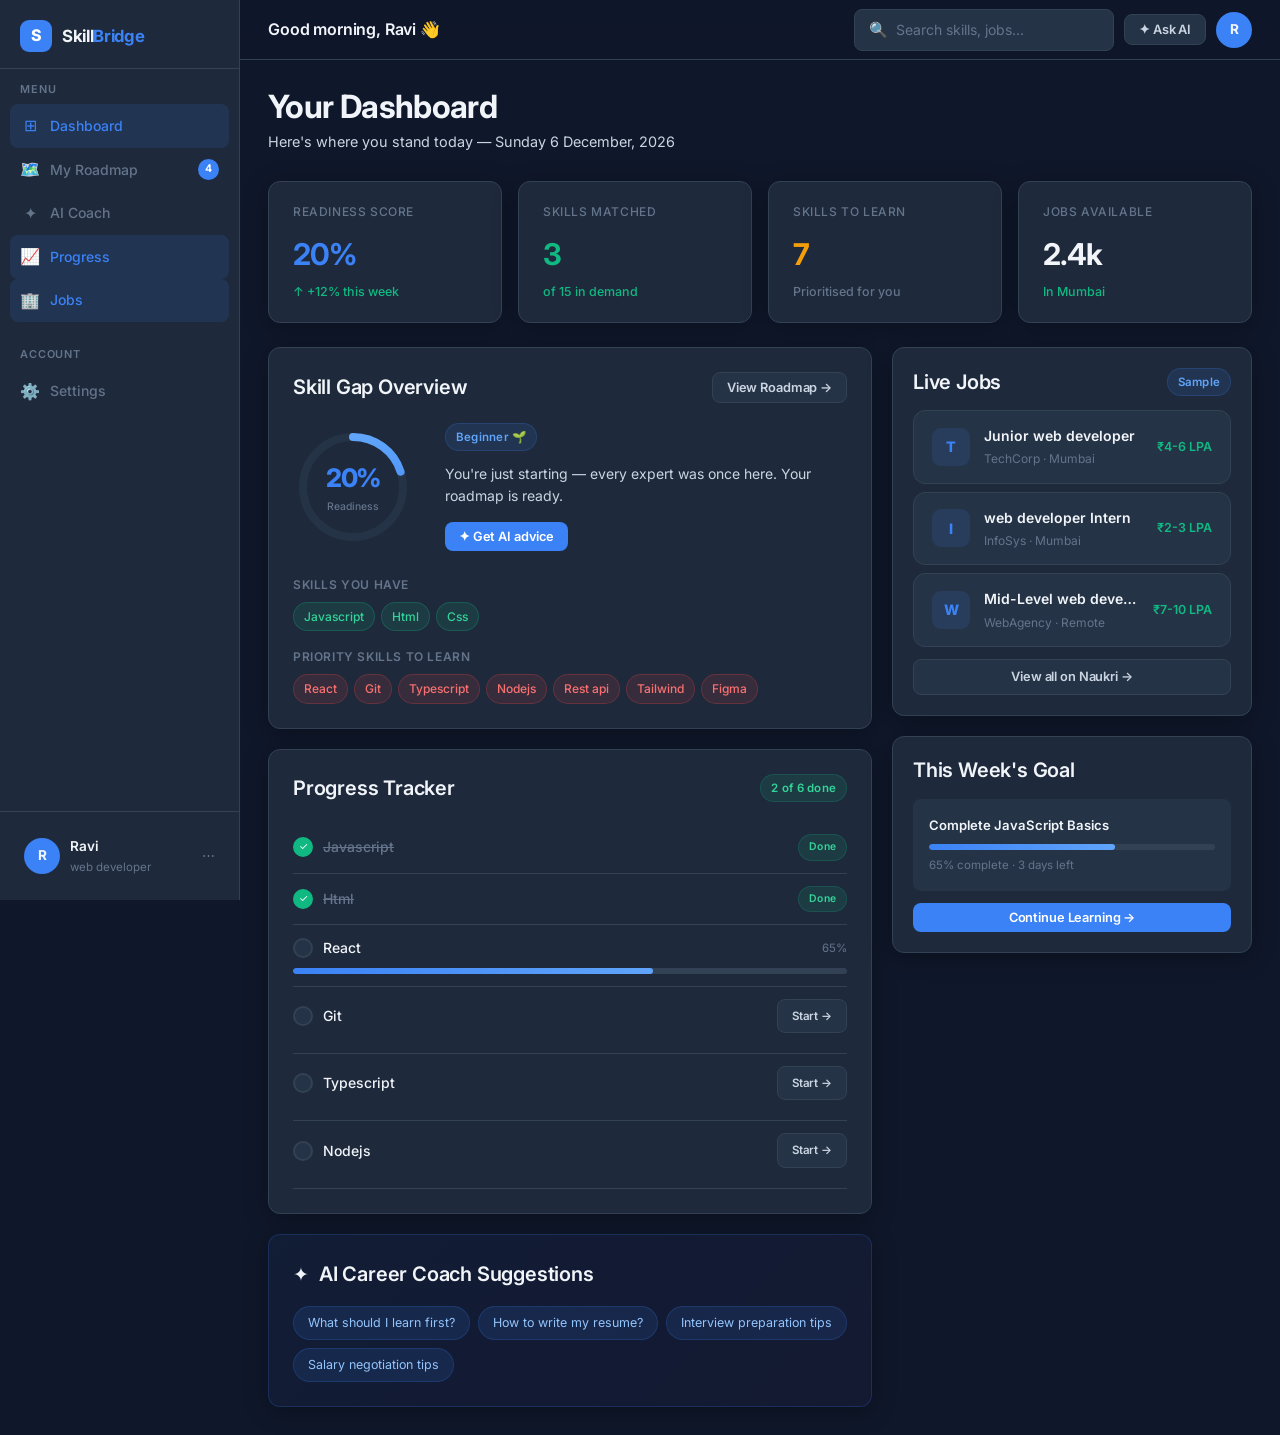
==== dashboard.html @ 5604e4a7 "Add files via upload" ====
<!DOCTYPE html>
<html lang="en">
<head>
  <meta charset="UTF-8"/>
  <meta name="viewport" content="width=device-width, initial-scale=1.0"/>
  <title>SkillBridge — Dashboard</title>
  <link rel="stylesheet" href="style.css"/>
  <link rel="icon" type="image/svg+xml" href="data:image/svg+xml,<svg xmlns='http://www.w3.org/2000/svg' viewBox='0 0 32 32'><rect width='32' height='32' rx='8' fill='%233b82f6'/><text y='23' x='6' font-size='20' font-family='Inter,Arial' font-weight='800' fill='white'>S</text></svg>"/>
  <style>
    /* Radial score chart */
    .score-ring-wrap { position: relative; width: 120px; height: 120px; flex-shrink: 0; }
    .score-ring-wrap svg { transform: rotate(-90deg); }
    .score-ring-bg   { fill: none; stroke: var(--card-2); stroke-width: 8; }
    .score-ring-fill { fill: none; stroke: url(#rg); stroke-width: 8; stroke-linecap: round; transition: stroke-dashoffset 1.2s cubic-bezier(.4,0,.2,1); }
    .score-ring-text { position: absolute; inset: 0; display: flex; flex-direction: column; align-items: center; justify-content: center; }
    .score-ring-num  { font-size: 1.6rem; font-weight: 800; letter-spacing: -0.04em; color: var(--accent); }
    .score-ring-lbl  { font-size: .65rem; color: var(--muted); font-weight: 500; }

    /* Job card */
    .job-card {
      display: flex; align-items: center; gap: 14px;
      padding: 14px 18px; border-radius: var(--radius);
      background: var(--card-2); border: 1px solid var(--border);
      text-decoration: none; color: var(--text);
      transition: all var(--trans); margin-bottom: 8px;
    }
    .job-card:hover { border-color: var(--accent); transform: translateX(3px); }
    .job-co {
      width: 38px; height: 38px; border-radius: 9px;
      background: var(--accent-s); color: var(--accent);
      display: flex; align-items: center; justify-content: center;
      font-weight: 800; font-size: .9rem; flex-shrink: 0;
    }
    .job-info { flex: 1; min-width: 0; }
    .job-title { font-size: .875rem; font-weight: 600; white-space: nowrap; overflow: hidden; text-overflow: ellipsis; }
    .job-meta  { font-size: .75rem; color: var(--muted); margin-top: 2px; }
    .job-salary{ font-size: .78rem; font-weight: 600; color: var(--green); white-space: nowrap; }

    /* AI suggestion pill */
    .ai-pill {
      display: inline-flex; align-items: center; gap: 6px;
      background: var(--accent-s); border: 1px solid rgba(59,130,246,0.2);
      border-radius: 999px; padding: 6px 14px;
      font-size: .78rem; color: #93c5fd; cursor: pointer;
      transition: all var(--trans);
    }
    .ai-pill:hover { background: rgba(59,130,246,0.2); }
  </style>
</head>
<body>
<div class="app-layout">

  <!-- ── SIDEBAR ── -->
  <aside class="sidebar">
    <div class="sidebar-logo">
      <a href="index.html" class="logo">
        <div class="logo-mark">S</div>
        <div class="logo-text">Skill<span>Bridge</span></div>
      </a>
    </div>

    <nav class="sidebar-nav">
      <div class="nav-section">
        <div class="nav-label">Menu</div>
        <a href="dashboard.html" class="nav-item active">
          <span class="nav-icon">⊞</span> Dashboard
        </a>
        <a href="roadmap.html" class="nav-item">
          <span class="nav-icon">🗺️</span> My Roadmap
          <span class="nav-badge">4</span>
        </a>
        <a href="ai-chat.html" class="nav-item">
          <span class="nav-icon">✦</span> AI Coach
        </a>
        <a href="dashboard.html" class="nav-item">
          <span class="nav-icon">📈</span> Progress
        </a>
        <a href="dashboard.html" class="nav-item">
          <span class="nav-icon">🏢</span> Jobs
        </a>
      </div>
      <div class="nav-section">
        <div class="nav-label">Account</div>
        <a href="onboarding.html" class="nav-item">
          <span class="nav-icon">⚙️</span> Settings
        </a>
      </div>
    </nav>

    <div class="sidebar-footer">
      <div class="sidebar-user">
        <div class="avatar" style="background:var(--accent)">R</div>
        <div class="sidebar-user-info">
          <div class="sidebar-user-name">Ravi</div>
          <div class="sidebar-user-role" id="user-role-label">Web Developer</div>
        </div>
        <span style="color:var(--muted);font-size:.8rem">⋯</span>
      </div>
    </div>
  </aside>

  <!-- ── MAIN ── -->
  <div class="main-content">

    <!-- Topbar -->
    <div class="topbar">
      <div class="topbar-left">
        <span class="topbar-title" id="greeting">Good morning, Ravi 👋</span>
      </div>
      <div class="topbar-right">
        <div class="search-bar">
          <span style="color:var(--muted)">🔍</span>
          <input placeholder="Search skills, jobs…"/>
        </div>
        <button class="btn btn-secondary btn-sm" onclick="window.location.href='ai-chat.html'">✦ Ask AI</button>
        <div class="avatar" style="background:var(--accent);cursor:pointer" data-tip="Your profile">R</div>
      </div>
    </div>

    <!-- Page content -->
    <div class="page-content animate-fade-up">

      <!-- Header -->
      <div class="page-header">
        <h2>Your Dashboard</h2>
        <p>Here's where you stand today — <span id="dash-date"></span></p>
      </div>

      <!-- ── STAT CARDS ── -->
      <div class="grid-4" style="margin-bottom:24px">
        <div class="card stat-card card-hover">
          <div class="stat-label">Readiness Score</div>
          <div class="stat-value" id="stat-score" style="color:var(--accent)">0%</div>
          <div class="stat-change up">↑ +12% this week</div>
        </div>
        <div class="card stat-card card-hover">
          <div class="stat-label">Skills Matched</div>
          <div class="stat-value" id="stat-matched" style="color:var(--green)">0</div>
          <div class="stat-change up">of <span id="stat-total">14</span> in demand</div>
        </div>
        <div class="card stat-card card-hover">
          <div class="stat-label">Skills to Learn</div>
          <div class="stat-value" id="stat-missing" style="color:var(--orange)">0</div>
          <div class="stat-change" style="color:var(--muted)">Prioritised for you</div>
        </div>
        <div class="card stat-card card-hover">
          <div class="stat-label">Jobs Available</div>
          <div class="stat-value">2.4k</div>
          <div class="stat-change up">In <span id="stat-city">your city</span></div>
        </div>
      </div>

      <!-- ── MAIN GRID ── -->
      <div style="display:grid;grid-template-columns:1fr 360px;gap:20px">

        <!-- Left col -->
        <div style="display:flex;flex-direction:column;gap:20px">

          <!-- Skill Gap Overview -->
          <div class="card" style="padding:24px">
            <div style="display:flex;align-items:center;justify-content:space-between;margin-bottom:20px">
              <h3>Skill Gap Overview</h3>
              <button class="btn btn-secondary btn-sm" onclick="window.location.href='roadmap.html'">View Roadmap →</button>
            </div>
            <div style="display:flex;align-items:center;gap:32px;margin-bottom:24px">
              <!-- Score Ring -->
              <div class="score-ring-wrap">
                <svg width="120" height="120" viewBox="0 0 120 120">
                  <defs>
                    <linearGradient id="rg" x1="0%" y1="0%" x2="100%" y2="0%">
                      <stop offset="0%" stop-color="#3b82f6"/>
                      <stop offset="100%" stop-color="#60a5fa"/>
                    </linearGradient>
                  </defs>
                  <circle class="score-ring-bg" cx="60" cy="60" r="50"/>
                  <circle class="score-ring-fill" id="score-ring" cx="60" cy="60" r="50"
                    stroke-dasharray="314" stroke-dashoffset="314"/>
                </svg>
                <div class="score-ring-text">
                  <div class="score-ring-num" id="ring-num">0%</div>
                  <div class="score-ring-lbl">Readiness</div>
                </div>
              </div>
              <!-- Level info -->
              <div style="flex:1">
                <div class="badge badge-blue" id="level-badge" style="margin-bottom:12px">Analyzing…</div>
                <p id="level-desc" style="font-size:.875rem;line-height:1.6;margin-bottom:14px"></p>
                <button class="btn btn-primary btn-sm" onclick="window.location.href='ai-chat.html'">✦ Get AI advice</button>
              </div>
            </div>
            <!-- Skills you have -->
            <div style="margin-bottom:16px">
              <div style="font-size:.75rem;font-weight:600;color:var(--muted);text-transform:uppercase;letter-spacing:.05em;margin-bottom:8px">Skills You Have</div>
              <div class="tags-wrap" id="tags-have"></div>
            </div>
            <!-- Skills missing -->
            <div>
              <div style="font-size:.75rem;font-weight:600;color:var(--muted);text-transform:uppercase;letter-spacing:.05em;margin-bottom:8px">Priority Skills to Learn</div>
              <div class="tags-wrap" id="tags-missing"></div>
            </div>
          </div>

          <!-- Progress Tracker -->
          <div class="card" style="padding:24px">
            <div style="display:flex;align-items:center;justify-content:space-between;margin-bottom:20px">
              <h3>Progress Tracker</h3>
              <span class="badge badge-green">2 of 6 done</span>
            </div>
            <div id="progress-list"></div>
          </div>

          <!-- AI Suggestions -->
          <div class="card" style="padding:24px;background:linear-gradient(135deg,rgba(59,130,246,0.06),rgba(139,92,246,0.04));border-color:rgba(59,130,246,0.2)">
            <div style="display:flex;align-items:center;gap:10px;margin-bottom:16px">
              <span style="font-size:1.2rem">✦</span>
              <h3 style="margin:0">AI Career Coach Suggestions</h3>
            </div>
            <div style="display:flex;flex-wrap:wrap;gap:8px">
              <div class="ai-pill" onclick="window.location.href='ai-chat.html?q=What+should+I+learn+first'">What should I learn first?</div>
              <div class="ai-pill" onclick="window.location.href='ai-chat.html?q=How+to+write+my+resume'">How to write my resume?</div>
              <div class="ai-pill" onclick="window.location.href='ai-chat.html?q=How+to+prepare+for+interviews'">Interview preparation tips</div>
              <div class="ai-pill" onclick="window.location.href='ai-chat.html?q=Salary+negotiation+tips'">Salary negotiation tips</div>
            </div>
          </div>

        </div>

        <!-- Right col -->
        <div style="display:flex;flex-direction:column;gap:20px">

          <!-- Live Jobs -->
          <div class="card" style="padding:20px">
            <div style="display:flex;align-items:center;justify-content:space-between;margin-bottom:14px">
              <h3>Live Jobs</h3>
              <span class="badge badge-blue" id="jobs-source-badge">Sample</span>
            </div>
            <div id="jobs-list"></div>
            <a href="https://www.naukri.com" target="_blank" class="btn btn-secondary btn-sm" style="width:100%;margin-top:4px">View all on Naukri →</a>
          </div>

          <!-- Weekly Goal -->
          <div class="card" style="padding:20px">
            <h3 style="margin-bottom:16px">This Week's Goal</h3>
            <div style="background:var(--card-2);border-radius:var(--radius-sm);padding:16px;margin-bottom:12px">
              <div style="font-size:.82rem;font-weight:600;margin-bottom:8px">Complete JavaScript Basics</div>
              <div class="progress-wrap">
                <div class="progress-fill" style="width:65%"></div>
              </div>
              <div style="font-size:.72rem;color:var(--muted);margin-top:6px">65% complete · 3 days left</div>
            </div>
            <button class="btn btn-primary btn-sm" style="width:100%" onclick="window.location.href='roadmap.html'">Continue Learning →</button>
          </div>

        </div>
      </div>
    </div><!-- end page-content -->
  </div><!-- end main-content -->
</div><!-- end app-layout -->

<script src="app.js"></script>
<script>
  // Greet by time
  const h = new Date().getHours();
  document.getElementById('greeting').textContent =
    (h < 12 ? 'Good morning' : h < 17 ? 'Good afternoon' : 'Good evening') + ', Ravi 👋';
  document.getElementById('dash-date').textContent =
    new Date().toLocaleDateString('en-IN',{weekday:'long',day:'numeric',month:'long',year:'numeric'});

  // Load state from session
  const raw   = sessionStorage.getItem('sb_state');
  const state = raw ? JSON.parse(raw) : { role:'web developer', skills:['html','css','javascript'], city:'Mumbai', source:'sample' };

  document.getElementById('user-role-label').textContent = state.role || 'Job Seeker';
  document.getElementById('stat-city').textContent = state.city || 'your city';

  const SKILL_DB = {
    'web developer':     ['javascript','react','html','css','git','typescript','nodejs','rest api','tailwind','figma','responsive design','vue','nextjs','mongodb','sql'],
    'data analyst':      ['python','sql','excel','power bi','tableau','statistics','pandas','data visualization','machine learning','r','google sheets','bigquery'],
    'ui ux designer':    ['figma','photoshop','adobe xd','wireframing','user research','prototyping','typography','sketch','illustrator','css'],
    'digital marketing': ['seo','google analytics','facebook ads','content writing','email marketing','canva','social media','copywriting','google ads','wordpress'],
    'project manager':   ['communication','jira','agile','scrum','trello','excel','leadership','risk management','notion','ms project'],
    'software engineer': ['javascript','python','git','sql','react','nodejs','docker','aws','typescript','rest api','agile','java'],
    'general':           ['javascript','react','html','css','python','sql','git','excel','figma','typescript'],
  };

  const RESOURCES = {
    'react':'https://react.dev/learn','javascript':'https://freecodecamp.org/learn/javascript-algorithms-and-data-structures/','typescript':'https://typescriptlang.org/docs/','nodejs':'https://youtube.com/watch?v=f2EqECiTBL8','mongodb':'https://learn.mongodb.com/','sql':'https://mode.com/sql-tutorial/','python':'https://cs50.harvard.edu/python/','figma':'https://figma.com/resources/learn-design/','docker':'https://labs.play-with-docker.com/','aws':'https://skillbuilder.aws/',
  };

  const roleKey    = (state.role||'general').toLowerCase();
  const demand     = SKILL_DB[roleKey] || SKILL_DB['general'];
  const userSkills = (state.skills||[]).map(s => s.toLowerCase());

  const matched = demand.filter(s => userSkills.some(u => u.includes(s)||s.includes(u)));
  const missing = demand.filter(s => !userSkills.some(u => u.includes(s)||s.includes(u))).slice(0,7);
  const score   = Math.min(99, Math.max(5, Math.round((matched.length/demand.length)*100)));

  // Animate score
  function animNum(id, to, suffix='') {
    const el = document.getElementById(id); let n = 0;
    const step = () => { n = Math.min(n + Math.ceil(to/30), to); el.textContent = n + suffix; if (n < to) requestAnimationFrame(step); };
    requestAnimationFrame(step);
  }
  setTimeout(() => {
    animNum('stat-score', score, '%');
    animNum('stat-matched', matched.length);
    animNum('stat-missing', missing.length);
    animNum('ring-num', score, '%');
    document.getElementById('stat-total').textContent = demand.length;
    // Ring
    const ring = document.getElementById('score-ring');
    ring.style.strokeDashoffset = 314 - (314 * score / 100);
    // Level
    const levels = [[30,'Beginner 🌱','You\'re just starting — every expert was once here. Your roadmap is ready.'],[55,'Developing 🔥','You have a foundation. A few more skills and you\'ll be competitive.'],[75,'Competitive 🚀','Solid profile! Employers will take notice. Keep going.'],[100,'Job Ready ⚡','Excellent! You\'re highly competitive. Start applying now.']];
    const [,lbl,desc] = levels.find(([t])=>score<t)||levels[3];
    document.getElementById('level-badge').textContent = lbl;
    document.getElementById('level-desc').textContent  = desc;
  }, 300);

  // Tags
  const tagsHave = document.getElementById('tags-have');
  matched.forEach(s => { const t=document.createElement('span'); t.className='tag tag-have'; t.textContent=s[0].toUpperCase()+s.slice(1); tagsHave.appendChild(t); });
  const tagsMiss = document.getElementById('tags-missing');
  missing.forEach(s => { const t=document.createElement('span'); t.className='tag tag-missing'; t.textContent=s[0].toUpperCase()+s.slice(1); tagsMiss.appendChild(t); });

  // Progress list
  const prog = document.getElementById('progress-list');
  const allSkills = [...matched.slice(0,2).map(s=>({s,done:true})), ...missing.slice(0,4).map((s,i)=>({s,done:false,pct:i===0?65:0}))];
  allSkills.forEach(({s,done,pct}) => {
    prog.innerHTML += `
    <div style="padding:12px 0;border-bottom:1px solid var(--border)">
      <div style="display:flex;align-items:center;justify-content:space-between;margin-bottom:${done?0:8}px">
        <div style="display:flex;align-items:center;gap:10px">
          <div style="width:20px;height:20px;border-radius:50%;background:${done?'var(--green)':'var(--card-2)'};border:2px solid ${done?'var(--green)':'var(--border)'};display:flex;align-items:center;justify-content:center;font-size:.65rem;color:${done?'#fff':'var(--muted)'};">${done?'✓':''}</div>
          <span style="font-size:.875rem;font-weight:500;color:${done?'var(--muted)':'var(--text)'};text-decoration:${done?'line-through':'none'}">${s[0].toUpperCase()+s.slice(1)}</span>
        </div>
        ${done?'<span class="badge badge-green" style="font-size:.65rem">Done</span>':pct?`<span style="font-size:.72rem;color:var(--muted)">${pct}%</span>`:'<a href="'+( RESOURCES[s]||'https://freecodecamp.org')+'" target="_blank" class="btn btn-secondary btn-sm" style="font-size:.72rem">Start →</a>'}
      </div>
      ${!done&&pct?`<div class="progress-wrap"><div class="progress-fill" style="width:${pct}%"></div></div>`:''}
    </div>`;
  });

  // Sample jobs
  const jobs = [
    {co:'T',title:`Junior ${state.role||'Developer'}`,company:'TechCorp',loc:state.city||'Remote',sal:'₹4-6 LPA',url:'https://naukri.com'},
    {co:'I',title:`${state.role||'Developer'} Intern`,company:'InfoSys',loc:state.city||'Remote',sal:'₹2-3 LPA',url:'https://naukri.com'},
    {co:'W',title:`Mid-Level ${state.role||'Developer'}`,company:'WebAgency',loc:'Remote',sal:'₹7-10 LPA',url:'https://naukri.com'},
  ];
  const jobList = document.getElementById('jobs-list');
  jobs.forEach(j => {
    jobList.innerHTML += `<a class="job-card" href="${j.url}" target="_blank">
      <div class="job-co">${j.co}</div>
      <div class="job-info">
        <div class="job-title">${j.title}</div>
        <div class="job-meta">${j.company} · ${j.loc}</div>
      </div>
      <div class="job-salary">${j.sal}</div>
    </a>`;
  });
</script>
</body>
</html>
---- style.css ----
/* ============================================================
   SkillBridge v2 — Design System
   Bg: #0f172a  Card: #1e293b  Accent: #3b82f6
   Font: Inter  Radius: 12px  Transition: 0.2s
   ============================================================ */

@import url('https://fonts.googleapis.com/css2?family=Inter:wght@300;400;500;600;700;800&display=swap');

/* ── Reset ── */
*, *::before, *::after { box-sizing: border-box; margin: 0; padding: 0; }
html { scroll-behavior: smooth; }
body {
  font-family: 'Inter', sans-serif;
  background: #0f172a;
  color: #f1f5f9;
  font-size: 15px;
  line-height: 1.6;
  -webkit-font-smoothing: antialiased;
}

/* ── Design Tokens ── */
:root {
  --bg:        #0f172a;
  --bg-2:      #0d1526;
  --card:      #1e293b;
  --card-2:    #253347;
  --border:    #334155;
  --border-2:  #2d3f55;
  --accent:    #3b82f6;
  --accent-h:  #2563eb;
  --accent-s:  rgba(59,130,246,0.12);
  --green:     #10b981;
  --green-s:   rgba(16,185,129,0.12);
  --orange:    #f59e0b;
  --orange-s:  rgba(245,158,11,0.12);
  --red:       #ef4444;
  --red-s:     rgba(239,68,68,0.12);
  --purple:    #8b5cf6;
  --text:      #f1f5f9;
  --text-2:    #cbd5e1;
  --muted:     #64748b;
  --radius:    12px;
  --radius-sm: 8px;
  --radius-lg: 16px;
  --shadow:    0 4px 24px rgba(0,0,0,0.3);
  --shadow-lg: 0 8px 40px rgba(0,0,0,0.4);
  --trans:     0.2s ease;
}

/* ── Scrollbar ── */
::-webkit-scrollbar { width: 6px; height: 6px; }
::-webkit-scrollbar-track { background: var(--bg); }
::-webkit-scrollbar-thumb { background: var(--border); border-radius: 999px; }
::-webkit-scrollbar-thumb:hover { background: var(--muted); }

/* ── Typography ── */
h1 { font-size: 2.75rem; font-weight: 800; line-height: 1.15; letter-spacing: -0.03em; }
h2 { font-size: 2rem;    font-weight: 700; line-height: 1.2;  letter-spacing: -0.02em; }
h3 { font-size: 1.25rem; font-weight: 600; line-height: 1.3;  letter-spacing: -0.01em; }
h4 { font-size: 1rem;    font-weight: 600; }
p  { color: var(--text-2); }

/* ── Buttons ── */
.btn {
  display: inline-flex; align-items: center; justify-content: center; gap: 8px;
  font-family: 'Inter', sans-serif; font-weight: 600; font-size: .875rem;
  padding: 10px 20px; border-radius: var(--radius-sm);
  border: none; cursor: pointer; text-decoration: none;
  transition: all var(--trans); white-space: nowrap; letter-spacing: -0.01em;
}
.btn-primary {
  background: var(--accent); color: #fff;
}
.btn-primary:hover { background: var(--accent-h); transform: translateY(-1px); box-shadow: 0 4px 16px rgba(59,130,246,0.35); }
.btn-secondary {
  background: var(--card-2); color: var(--text-2); border: 1px solid var(--border);
}
.btn-secondary:hover { background: var(--card); color: var(--text); border-color: var(--border-2); transform: translateY(-1px); }
.btn-ghost {
  background: transparent; color: var(--muted);
}
.btn-ghost:hover { background: var(--card); color: var(--text-2); }
.btn-lg { padding: 13px 28px; font-size: .95rem; border-radius: var(--radius); }
.btn-sm { padding: 7px 14px; font-size: .8rem; }
.btn-icon { padding: 9px; width: 36px; height: 36px; }

/* ── Cards ── */
.card {
  background: var(--card);
  border: 1px solid var(--border);
  border-radius: var(--radius);
  box-shadow: var(--shadow);
  transition: border-color var(--trans), box-shadow var(--trans), transform var(--trans);
}
.card:hover { border-color: var(--border-2); }
.card-hover:hover { transform: translateY(-2px); box-shadow: var(--shadow-lg); }

/* ── Badges ── */
.badge {
  display: inline-flex; align-items: center; gap: 5px;
  padding: 4px 10px; border-radius: 999px;
  font-size: .72rem; font-weight: 600; letter-spacing: 0.02em;
}
.badge-blue   { background: var(--accent-s);  color: #60a5fa; border: 1px solid rgba(59,130,246,0.2); }
.badge-green  { background: var(--green-s);   color: #34d399; border: 1px solid rgba(16,185,129,0.2); }
.badge-orange { background: var(--orange-s);  color: #fbbf24; border: 1px solid rgba(245,158,11,0.2); }
.badge-red    { background: var(--red-s);     color: #f87171; border: 1px solid rgba(239,68,68,0.2); }
.badge-purple { background: rgba(139,92,246,0.12); color: #a78bfa; border: 1px solid rgba(139,92,246,0.2); }

/* ── Progress Bar ── */
.progress-wrap { background: var(--border); border-radius: 999px; height: 6px; overflow: hidden; }
.progress-fill {
  height: 100%; border-radius: 999px;
  background: linear-gradient(90deg, var(--accent), #60a5fa);
  transition: width 1s cubic-bezier(0.4,0,0.2,1);
}
.progress-fill.green { background: linear-gradient(90deg, var(--green), #34d399); }
.progress-fill.orange { background: linear-gradient(90deg, var(--orange), #fbbf24); }

/* ── Avatar ── */
.avatar {
  width: 36px; height: 36px; border-radius: 999px;
  display: flex; align-items: center; justify-content: center;
  font-weight: 700; font-size: .85rem; flex-shrink: 0;
}

/* ── Logo ── */
.logo {
  display: inline-flex; align-items: center; gap: 10px;
  text-decoration: none; color: var(--text);
}
.logo-mark {
  width: 32px; height: 32px; border-radius: 9px;
  background: var(--accent);
  display: flex; align-items: center; justify-content: center;
  font-weight: 800; font-size: 1rem; color: #fff;
  flex-shrink: 0;
}
.logo-text {
  font-weight: 700; font-size: 1.05rem; letter-spacing: -0.02em;
}
.logo-text span { color: var(--accent); }

/* ── Sidebar layout ── */
.app-layout { display: flex; min-height: 100vh; }

.sidebar {
  width: 240px; flex-shrink: 0;
  background: var(--card);
  border-right: 1px solid var(--border);
  display: flex; flex-direction: column;
  position: fixed; top: 0; left: 0; bottom: 0;
  z-index: 50;
}
.sidebar-logo { padding: 20px 20px 16px; border-bottom: 1px solid var(--border); }
.sidebar-nav { padding: 12px 10px; flex: 1; overflow-y: auto; }
.nav-section { margin-bottom: 24px; }
.nav-label {
  font-size: .68rem; font-weight: 600; color: var(--muted);
  text-transform: uppercase; letter-spacing: 0.08em;
  padding: 0 10px; margin-bottom: 6px;
}
.nav-item {
  display: flex; align-items: center; gap: 10px;
  padding: 9px 10px; border-radius: var(--radius-sm);
  color: var(--muted); text-decoration: none; font-size: .875rem; font-weight: 500;
  transition: all var(--trans); cursor: pointer;
  position: relative;
}
.nav-item:hover { background: var(--card-2); color: var(--text-2); }
.nav-item.active { background: var(--accent-s); color: var(--accent); }
.nav-item .nav-icon { font-size: 1rem; width: 20px; text-align: center; }
.nav-badge {
  margin-left: auto; background: var(--accent); color: #fff;
  font-size: .65rem; font-weight: 700;
  padding: 2px 7px; border-radius: 999px;
}
.sidebar-footer { padding: 14px; border-top: 1px solid var(--border); }
.sidebar-user {
  display: flex; align-items: center; gap: 10px;
  padding: 10px; border-radius: var(--radius-sm);
  transition: background var(--trans); cursor: pointer;
}
.sidebar-user:hover { background: var(--card-2); }
.sidebar-user-info { flex: 1; min-width: 0; }
.sidebar-user-name { font-size: .85rem; font-weight: 600; color: var(--text); white-space: nowrap; overflow: hidden; text-overflow: ellipsis; }
.sidebar-user-role { font-size: .72rem; color: var(--muted); }

.main-content { margin-left: 240px; flex: 1; min-height: 100vh; }

/* ── Top bar ── */
.topbar {
  height: 60px; padding: 0 28px;
  border-bottom: 1px solid var(--border);
  background: rgba(15,23,42,0.8); backdrop-filter: blur(12px);
  display: flex; align-items: center; justify-content: space-between;
  position: sticky; top: 0; z-index: 40;
}
.topbar-left { display: flex; align-items: center; gap: 12px; }
.topbar-right { display: flex; align-items: center; gap: 10px; }
.topbar-title { font-size: 1rem; font-weight: 600; color: var(--text); letter-spacing: -0.01em; }

/* ── Search bar ── */
.search-bar {
  display: flex; align-items: center; gap: 8px;
  background: var(--card-2); border: 1px solid var(--border);
  border-radius: var(--radius-sm); padding: 8px 14px;
  width: 260px; transition: border-color var(--trans);
}
.search-bar:focus-within { border-color: var(--accent); }
.search-bar input {
  background: none; border: none; outline: none;
  color: var(--text); font-family: 'Inter',sans-serif; font-size: .875rem;
  width: 100%;
}
.search-bar input::placeholder { color: var(--muted); }

/* ── Page content ── */
.page-content { padding: 28px; }
.page-header { margin-bottom: 28px; }
.page-header h2 { margin-bottom: 4px; }
.page-header p { font-size: .9rem; }

/* ── Grid ── */
.grid-2 { display: grid; grid-template-columns: repeat(2, 1fr); gap: 20px; }
.grid-3 { display: grid; grid-template-columns: repeat(3, 1fr); gap: 20px; }
.grid-4 { display: grid; grid-template-columns: repeat(4, 1fr); gap: 16px; }

/* ── Stat card ── */
.stat-card { padding: 20px 24px; }
.stat-label { font-size: .75rem; font-weight: 500; color: var(--muted); text-transform: uppercase; letter-spacing: 0.05em; margin-bottom: 8px; }
.stat-value { font-size: 1.875rem; font-weight: 700; letter-spacing: -0.03em; color: var(--text); margin-bottom: 4px; }
.stat-change { font-size: .78rem; font-weight: 500; }
.stat-change.up   { color: var(--green); }
.stat-change.down { color: var(--red); }

/* ── Input ── */
.input-wrap { display: flex; flex-direction: column; gap: 6px; }
.input-label { font-size: .8rem; font-weight: 500; color: var(--text-2); }
.input {
  background: var(--card-2); border: 1px solid var(--border);
  border-radius: var(--radius-sm); padding: 10px 14px;
  color: var(--text); font-family: 'Inter',sans-serif; font-size: .875rem;
  outline: none; transition: border-color var(--trans), box-shadow var(--trans);
  width: 100%;
}
.input:focus { border-color: var(--accent); box-shadow: 0 0 0 3px rgba(59,130,246,0.1); }
.input::placeholder { color: var(--muted); }
select.input { cursor: pointer; appearance: none; }

/* ── Tag / Chip ── */
.tag {
  display: inline-flex; align-items: center; gap: 5px;
  padding: 4px 10px; border-radius: 999px;
  font-size: .75rem; font-weight: 500; border: 1px solid;
}
.tag-have    { background: var(--green-s);  color: #34d399; border-color: rgba(16,185,129,0.25); }
.tag-missing { background: var(--red-s);    color: #f87171; border-color: rgba(239,68,68,0.25); }
.tag-neutral { background: var(--card-2);   color: var(--text-2); border-color: var(--border); }
.tags-wrap   { display: flex; flex-wrap: wrap; gap: 6px; }

/* ── Divider ── */
.divider { height: 1px; background: var(--border); margin: 20px 0; }

/* ── Empty state ── */
.empty-state {
  display: flex; flex-direction: column; align-items: center; justify-content: center;
  padding: 60px 24px; text-align: center; gap: 12px;
}
.empty-state-icon { font-size: 2.5rem; opacity: 0.4; }
.empty-state h4 { color: var(--text-2); }
.empty-state p  { font-size: .85rem; max-width: 280px; }

/* ── Notification dot ── */
.notif-dot {
  width: 8px; height: 8px; border-radius: 50%; background: var(--accent);
  border: 2px solid var(--card);
}

/* ── Tooltip ── */
[data-tip] { position: relative; }
[data-tip]::after {
  content: attr(data-tip);
  position: absolute; bottom: calc(100% + 8px); left: 50%; transform: translateX(-50%);
  background: #0a1628; color: var(--text-2); font-size: .72rem; white-space: nowrap;
  padding: 5px 10px; border-radius: 6px; border: 1px solid var(--border);
  opacity: 0; pointer-events: none; transition: opacity var(--trans);
}
[data-tip]:hover::after { opacity: 1; }

/* ── Animations ── */
@keyframes fadeUp   { from { opacity:0; transform:translateY(16px); } to { opacity:1; transform:translateY(0); } }
@keyframes fadeIn   { from { opacity:0; } to { opacity:1; } }
@keyframes spin     { to   { transform: rotate(360deg); } }
@keyframes pulse    { 0%,100% { opacity:1; } 50% { opacity:0.4; } }
@keyframes blink    { 0%,100% { opacity:1; } 50% { opacity:0; } }
@keyframes slideIn  { from { transform:translateX(-10px); opacity:0; } to { transform:translateX(0); opacity:1; } }

.animate-fade-up { animation: fadeUp 0.4s ease both; }
.animate-fade-in { animation: fadeIn 0.3s ease both; }

/* ── Responsive ── */
@media (max-width: 1024px) {
  .grid-4 { grid-template-columns: repeat(2,1fr); }
  .grid-3 { grid-template-columns: repeat(2,1fr); }
}
@media (max-width: 768px) {
  .sidebar { transform: translateX(-100%); }
  .main-content { margin-left: 0; }
  .grid-2, .grid-3, .grid-4 { grid-template-columns: 1fr; }
  h1 { font-size: 2rem; }
}
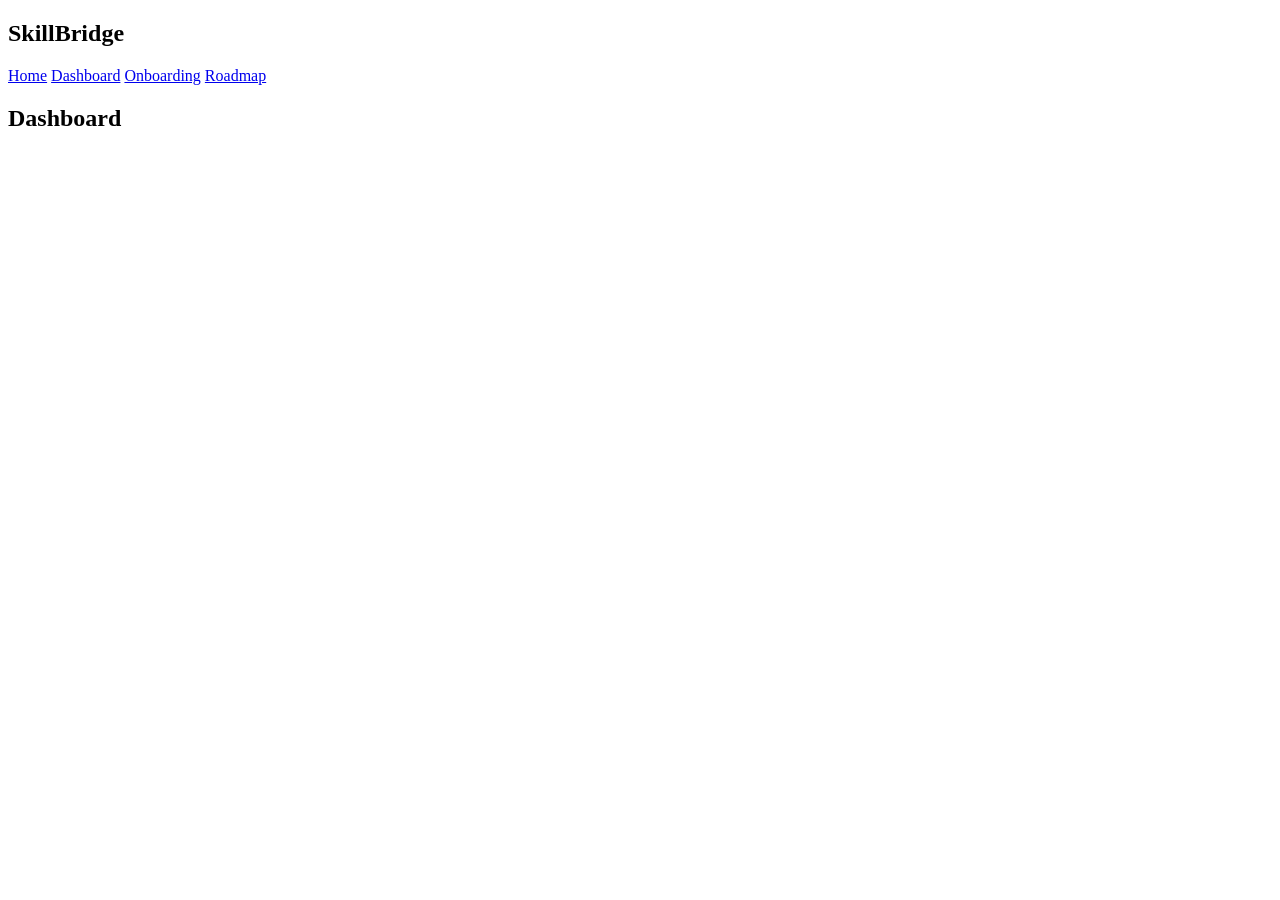
==== commit db6194fc: "Add files via upload" ====
--- a/dashboard.html
+++ b/dashboard.html
@@ -1,362 +1,26 @@
 <!DOCTYPE html>
 <html lang="en">
 <head>
-  <meta charset="UTF-8"/>
-  <meta name="viewport" content="width=device-width, initial-scale=1.0"/>
-  <title>SkillBridge — Dashboard</title>
-  <link rel="stylesheet" href="style.css"/>
-  <link rel="icon" type="image/svg+xml" href="data:image/svg+xml,<svg xmlns='http://www.w3.org/2000/svg' viewBox='0 0 32 32'><rect width='32' height='32' rx='8' fill='%233b82f6'/><text y='23' x='6' font-size='20' font-family='Inter,Arial' font-weight='800' fill='white'>S</text></svg>"/>
-  <style>
-    /* Radial score chart */
-    .score-ring-wrap { position: relative; width: 120px; height: 120px; flex-shrink: 0; }
-    .score-ring-wrap svg { transform: rotate(-90deg); }
-    .score-ring-bg   { fill: none; stroke: var(--card-2); stroke-width: 8; }
-    .score-ring-fill { fill: none; stroke: url(#rg); stroke-width: 8; stroke-linecap: round; transition: stroke-dashoffset 1.2s cubic-bezier(.4,0,.2,1); }
-    .score-ring-text { position: absolute; inset: 0; display: flex; flex-direction: column; align-items: center; justify-content: center; }
-    .score-ring-num  { font-size: 1.6rem; font-weight: 800; letter-spacing: -0.04em; color: var(--accent); }
-    .score-ring-lbl  { font-size: .65rem; color: var(--muted); font-weight: 500; }
-
-    /* Job card */
-    .job-card {
-      display: flex; align-items: center; gap: 14px;
-      padding: 14px 18px; border-radius: var(--radius);
-      background: var(--card-2); border: 1px solid var(--border);
-      text-decoration: none; color: var(--text);
-      transition: all var(--trans); margin-bottom: 8px;
-    }
-    .job-card:hover { border-color: var(--accent); transform: translateX(3px); }
-    .job-co {
-      width: 38px; height: 38px; border-radius: 9px;
-      background: var(--accent-s); color: var(--accent);
-      display: flex; align-items: center; justify-content: center;
-      font-weight: 800; font-size: .9rem; flex-shrink: 0;
-    }
-    .job-info { flex: 1; min-width: 0; }
-    .job-title { font-size: .875rem; font-weight: 600; white-space: nowrap; overflow: hidden; text-overflow: ellipsis; }
-    .job-meta  { font-size: .75rem; color: var(--muted); margin-top: 2px; }
-    .job-salary{ font-size: .78rem; font-weight: 600; color: var(--green); white-space: nowrap; }
-
-    /* AI suggestion pill */
-    .ai-pill {
-      display: inline-flex; align-items: center; gap: 6px;
-      background: var(--accent-s); border: 1px solid rgba(59,130,246,0.2);
-      border-radius: 999px; padding: 6px 14px;
-      font-size: .78rem; color: #93c5fd; cursor: pointer;
-      transition: all var(--trans);
-    }
-    .ai-pill:hover { background: rgba(59,130,246,0.2); }
-  </style>
+<meta charset="UTF-8">
+<meta name="viewport" content="width=device-width, initial-scale=1.0">
+<title>Dashboard | SkillBridge</title>
+<meta name="google-site-verification" content="PASTE_YOUR_EXISTING_CODE_HERE" />
+<link rel="stylesheet" href="../css/style.css">
 </head>
 <body>
-<div class="app-layout">
+<nav>
+  <h2>SkillBridge</h2>
+  <div>
+    <a href="../index.html">Home</a>
+    <a href="dashboard.html">Dashboard</a>
+    <a href="onboarding.html">Onboarding</a>
+    <a href="roadmap.html">Roadmap</a>
+  </div>
+</nav>
 
-  <!-- ── SIDEBAR ── -->
-  <aside class="sidebar">
-    <div class="sidebar-logo">
-      <a href="index.html" class="logo">
-        <div class="logo-mark">S</div>
-        <div class="logo-text">Skill<span>Bridge</span></div>
-      </a>
-    </div>
+<section class="hero">
+  <h1>Dashboard</h1>
+</section>
 
-    <nav class="sidebar-nav">
-      <div class="nav-section">
-        <div class="nav-label">Menu</div>
-        <a href="dashboard.html" class="nav-item active">
-          <span class="nav-icon">⊞</span> Dashboard
-        </a>
-        <a href="roadmap.html" class="nav-item">
-          <span class="nav-icon">🗺️</span> My Roadmap
-          <span class="nav-badge">4</span>
-        </a>
-        <a href="ai-chat.html" class="nav-item">
-          <span class="nav-icon">✦</span> AI Coach
-        </a>
-        <a href="dashboard.html" class="nav-item">
-          <span class="nav-icon">📈</span> Progress
-        </a>
-        <a href="dashboard.html" class="nav-item">
-          <span class="nav-icon">🏢</span> Jobs
-        </a>
-      </div>
-      <div class="nav-section">
-        <div class="nav-label">Account</div>
-        <a href="onboarding.html" class="nav-item">
-          <span class="nav-icon">⚙️</span> Settings
-        </a>
-      </div>
-    </nav>
-
-    <div class="sidebar-footer">
-      <div class="sidebar-user">
-        <div class="avatar" style="background:var(--accent)">R</div>
-        <div class="sidebar-user-info">
-          <div class="sidebar-user-name">Ravi</div>
-          <div class="sidebar-user-role" id="user-role-label">Web Developer</div>
-        </div>
-        <span style="color:var(--muted);font-size:.8rem">⋯</span>
-      </div>
-    </div>
-  </aside>
-
-  <!-- ── MAIN ── -->
-  <div class="main-content">
-
-    <!-- Topbar -->
-    <div class="topbar">
-      <div class="topbar-left">
-        <span class="topbar-title" id="greeting">Good morning, Ravi 👋</span>
-      </div>
-      <div class="topbar-right">
-        <div class="search-bar">
-          <span style="color:var(--muted)">🔍</span>
-          <input placeholder="Search skills, jobs…"/>
-        </div>
-        <button class="btn btn-secondary btn-sm" onclick="window.location.href='ai-chat.html'">✦ Ask AI</button>
-        <div class="avatar" style="background:var(--accent);cursor:pointer" data-tip="Your profile">R</div>
-      </div>
-    </div>
-
-    <!-- Page content -->
-    <div class="page-content animate-fade-up">
-
-      <!-- Header -->
-      <div class="page-header">
-        <h2>Your Dashboard</h2>
-        <p>Here's where you stand today — <span id="dash-date"></span></p>
-      </div>
-
-      <!-- ── STAT CARDS ── -->
-      <div class="grid-4" style="margin-bottom:24px">
-        <div class="card stat-card card-hover">
-          <div class="stat-label">Readiness Score</div>
-          <div class="stat-value" id="stat-score" style="color:var(--accent)">0%</div>
-          <div class="stat-change up">↑ +12% this week</div>
-        </div>
-        <div class="card stat-card card-hover">
-          <div class="stat-label">Skills Matched</div>
-          <div class="stat-value" id="stat-matched" style="color:var(--green)">0</div>
-          <div class="stat-change up">of <span id="stat-total">14</span> in demand</div>
-        </div>
-        <div class="card stat-card card-hover">
-          <div class="stat-label">Skills to Learn</div>
-          <div class="stat-value" id="stat-missing" style="color:var(--orange)">0</div>
-          <div class="stat-change" style="color:var(--muted)">Prioritised for you</div>
-        </div>
-        <div class="card stat-card card-hover">
-          <div class="stat-label">Jobs Available</div>
-          <div class="stat-value">2.4k</div>
-          <div class="stat-change up">In <span id="stat-city">your city</span></div>
-        </div>
-      </div>
-
-      <!-- ── MAIN GRID ── -->
-      <div style="display:grid;grid-template-columns:1fr 360px;gap:20px">
-
-        <!-- Left col -->
-        <div style="display:flex;flex-direction:column;gap:20px">
-
-          <!-- Skill Gap Overview -->
-          <div class="card" style="padding:24px">
-            <div style="display:flex;align-items:center;justify-content:space-between;margin-bottom:20px">
-              <h3>Skill Gap Overview</h3>
-              <button class="btn btn-secondary btn-sm" onclick="window.location.href='roadmap.html'">View Roadmap →</button>
-            </div>
-            <div style="display:flex;align-items:center;gap:32px;margin-bottom:24px">
-              <!-- Score Ring -->
-              <div class="score-ring-wrap">
-                <svg width="120" height="120" viewBox="0 0 120 120">
-                  <defs>
-                    <linearGradient id="rg" x1="0%" y1="0%" x2="100%" y2="0%">
-                      <stop offset="0%" stop-color="#3b82f6"/>
-                      <stop offset="100%" stop-color="#60a5fa"/>
-                    </linearGradient>
-                  </defs>
-                  <circle class="score-ring-bg" cx="60" cy="60" r="50"/>
-                  <circle class="score-ring-fill" id="score-ring" cx="60" cy="60" r="50"
-                    stroke-dasharray="314" stroke-dashoffset="314"/>
-                </svg>
-                <div class="score-ring-text">
-                  <div class="score-ring-num" id="ring-num">0%</div>
-                  <div class="score-ring-lbl">Readiness</div>
-                </div>
-              </div>
-              <!-- Level info -->
-              <div style="flex:1">
-                <div class="badge badge-blue" id="level-badge" style="margin-bottom:12px">Analyzing…</div>
-                <p id="level-desc" style="font-size:.875rem;line-height:1.6;margin-bottom:14px"></p>
-                <button class="btn btn-primary btn-sm" onclick="window.location.href='ai-chat.html'">✦ Get AI advice</button>
-              </div>
-            </div>
-            <!-- Skills you have -->
-            <div style="margin-bottom:16px">
-              <div style="font-size:.75rem;font-weight:600;color:var(--muted);text-transform:uppercase;letter-spacing:.05em;margin-bottom:8px">Skills You Have</div>
-              <div class="tags-wrap" id="tags-have"></div>
-            </div>
-            <!-- Skills missing -->
-            <div>
-              <div style="font-size:.75rem;font-weight:600;color:var(--muted);text-transform:uppercase;letter-spacing:.05em;margin-bottom:8px">Priority Skills to Learn</div>
-              <div class="tags-wrap" id="tags-missing"></div>
-            </div>
-          </div>
-
-          <!-- Progress Tracker -->
-          <div class="card" style="padding:24px">
-            <div style="display:flex;align-items:center;justify-content:space-between;margin-bottom:20px">
-              <h3>Progress Tracker</h3>
-              <span class="badge badge-green">2 of 6 done</span>
-            </div>
-            <div id="progress-list"></div>
-          </div>
-
-          <!-- AI Suggestions -->
-          <div class="card" style="padding:24px;background:linear-gradient(135deg,rgba(59,130,246,0.06),rgba(139,92,246,0.04));border-color:rgba(59,130,246,0.2)">
-            <div style="display:flex;align-items:center;gap:10px;margin-bottom:16px">
-              <span style="font-size:1.2rem">✦</span>
-              <h3 style="margin:0">AI Career Coach Suggestions</h3>
-            </div>
-            <div style="display:flex;flex-wrap:wrap;gap:8px">
-              <div class="ai-pill" onclick="window.location.href='ai-chat.html?q=What+should+I+learn+first'">What should I learn first?</div>
-              <div class="ai-pill" onclick="window.location.href='ai-chat.html?q=How+to+write+my+resume'">How to write my resume?</div>
-              <div class="ai-pill" onclick="window.location.href='ai-chat.html?q=How+to+prepare+for+interviews'">Interview preparation tips</div>
-              <div class="ai-pill" onclick="window.location.href='ai-chat.html?q=Salary+negotiation+tips'">Salary negotiation tips</div>
-            </div>
-          </div>
-
-        </div>
-
-        <!-- Right col -->
-        <div style="display:flex;flex-direction:column;gap:20px">
-
-          <!-- Live Jobs -->
-          <div class="card" style="padding:20px">
-            <div style="display:flex;align-items:center;justify-content:space-between;margin-bottom:14px">
-              <h3>Live Jobs</h3>
-              <span class="badge badge-blue" id="jobs-source-badge">Sample</span>
-            </div>
-            <div id="jobs-list"></div>
-            <a href="https://www.naukri.com" target="_blank" class="btn btn-secondary btn-sm" style="width:100%;margin-top:4px">View all on Naukri →</a>
-          </div>
-
-          <!-- Weekly Goal -->
-          <div class="card" style="padding:20px">
-            <h3 style="margin-bottom:16px">This Week's Goal</h3>
-            <div style="background:var(--card-2);border-radius:var(--radius-sm);padding:16px;margin-bottom:12px">
-              <div style="font-size:.82rem;font-weight:600;margin-bottom:8px">Complete JavaScript Basics</div>
-              <div class="progress-wrap">
-                <div class="progress-fill" style="width:65%"></div>
-              </div>
-              <div style="font-size:.72rem;color:var(--muted);margin-top:6px">65% complete · 3 days left</div>
-            </div>
-            <button class="btn btn-primary btn-sm" style="width:100%" onclick="window.location.href='roadmap.html'">Continue Learning →</button>
-          </div>
-
-        </div>
-      </div>
-    </div><!-- end page-content -->
-  </div><!-- end main-content -->
-</div><!-- end app-layout -->
-
-<script src="app.js"></script>
-<script>
-  // Greet by time
-  const h = new Date().getHours();
-  document.getElementById('greeting').textContent =
-    (h < 12 ? 'Good morning' : h < 17 ? 'Good afternoon' : 'Good evening') + ', Ravi 👋';
-  document.getElementById('dash-date').textContent =
-    new Date().toLocaleDateString('en-IN',{weekday:'long',day:'numeric',month:'long',year:'numeric'});
-
-  // Load state from session
-  const raw   = sessionStorage.getItem('sb_state');
-  const state = raw ? JSON.parse(raw) : { role:'web developer', skills:['html','css','javascript'], city:'Mumbai', source:'sample' };
-
-  document.getElementById('user-role-label').textContent = state.role || 'Job Seeker';
-  document.getElementById('stat-city').textContent = state.city || 'your city';
-
-  const SKILL_DB = {
-    'web developer':     ['javascript','react','html','css','git','typescript','nodejs','rest api','tailwind','figma','responsive design','vue','nextjs','mongodb','sql'],
-    'data analyst':      ['python','sql','excel','power bi','tableau','statistics','pandas','data visualization','machine learning','r','google sheets','bigquery'],
-    'ui ux designer':    ['figma','photoshop','adobe xd','wireframing','user research','prototyping','typography','sketch','illustrator','css'],
-    'digital marketing': ['seo','google analytics','facebook ads','content writing','email marketing','canva','social media','copywriting','google ads','wordpress'],
-    'project manager':   ['communication','jira','agile','scrum','trello','excel','leadership','risk management','notion','ms project'],
-    'software engineer': ['javascript','python','git','sql','react','nodejs','docker','aws','typescript','rest api','agile','java'],
-    'general':           ['javascript','react','html','css','python','sql','git','excel','figma','typescript'],
-  };
-
-  const RESOURCES = {
-    'react':'https://react.dev/learn','javascript':'https://freecodecamp.org/learn/javascript-algorithms-and-data-structures/','typescript':'https://typescriptlang.org/docs/','nodejs':'https://youtube.com/watch?v=f2EqECiTBL8','mongodb':'https://learn.mongodb.com/','sql':'https://mode.com/sql-tutorial/','python':'https://cs50.harvard.edu/python/','figma':'https://figma.com/resources/learn-design/','docker':'https://labs.play-with-docker.com/','aws':'https://skillbuilder.aws/',
-  };
-
-  const roleKey    = (state.role||'general').toLowerCase();
-  const demand     = SKILL_DB[roleKey] || SKILL_DB['general'];
-  const userSkills = (state.skills||[]).map(s => s.toLowerCase());
-
-  const matched = demand.filter(s => userSkills.some(u => u.includes(s)||s.includes(u)));
-  const missing = demand.filter(s => !userSkills.some(u => u.includes(s)||s.includes(u))).slice(0,7);
-  const score   = Math.min(99, Math.max(5, Math.round((matched.length/demand.length)*100)));
-
-  // Animate score
-  function animNum(id, to, suffix='') {
-    const el = document.getElementById(id); let n = 0;
-    const step = () => { n = Math.min(n + Math.ceil(to/30), to); el.textContent = n + suffix; if (n < to) requestAnimationFrame(step); };
-    requestAnimationFrame(step);
-  }
-  setTimeout(() => {
-    animNum('stat-score', score, '%');
-    animNum('stat-matched', matched.length);
-    animNum('stat-missing', missing.length);
-    animNum('ring-num', score, '%');
-    document.getElementById('stat-total').textContent = demand.length;
-    // Ring
-    const ring = document.getElementById('score-ring');
-    ring.style.strokeDashoffset = 314 - (314 * score / 100);
-    // Level
-    const levels = [[30,'Beginner 🌱','You\'re just starting — every expert was once here. Your roadmap is ready.'],[55,'Developing 🔥','You have a foundation. A few more skills and you\'ll be competitive.'],[75,'Competitive 🚀','Solid profile! Employers will take notice. Keep going.'],[100,'Job Ready ⚡','Excellent! You\'re highly competitive. Start applying now.']];
-    const [,lbl,desc] = levels.find(([t])=>score<t)||levels[3];
-    document.getElementById('level-badge').textContent = lbl;
-    document.getElementById('level-desc').textContent  = desc;
-  }, 300);
-
-  // Tags
-  const tagsHave = document.getElementById('tags-have');
-  matched.forEach(s => { const t=document.createElement('span'); t.className='tag tag-have'; t.textContent=s[0].toUpperCase()+s.slice(1); tagsHave.appendChild(t); });
-  const tagsMiss = document.getElementById('tags-missing');
-  missing.forEach(s => { const t=document.createElement('span'); t.className='tag tag-missing'; t.textContent=s[0].toUpperCase()+s.slice(1); tagsMiss.appendChild(t); });
-
-  // Progress list
-  const prog = document.getElementById('progress-list');
-  const allSkills = [...matched.slice(0,2).map(s=>({s,done:true})), ...missing.slice(0,4).map((s,i)=>({s,done:false,pct:i===0?65:0}))];
-  allSkills.forEach(({s,done,pct}) => {
-    prog.innerHTML += `
-    <div style="padding:12px 0;border-bottom:1px solid var(--border)">
-      <div style="display:flex;align-items:center;justify-content:space-between;margin-bottom:${done?0:8}px">
-        <div style="display:flex;align-items:center;gap:10px">
-          <div style="width:20px;height:20px;border-radius:50%;background:${done?'var(--green)':'var(--card-2)'};border:2px solid ${done?'var(--green)':'var(--border)'};display:flex;align-items:center;justify-content:center;font-size:.65rem;color:${done?'#fff':'var(--muted)'};">${done?'✓':''}</div>
-          <span style="font-size:.875rem;font-weight:500;color:${done?'var(--muted)':'var(--text)'};text-decoration:${done?'line-through':'none'}">${s[0].toUpperCase()+s.slice(1)}</span>
-        </div>
-        ${done?'<span class="badge badge-green" style="font-size:.65rem">Done</span>':pct?`<span style="font-size:.72rem;color:var(--muted)">${pct}%</span>`:'<a href="'+( RESOURCES[s]||'https://freecodecamp.org')+'" target="_blank" class="btn btn-secondary btn-sm" style="font-size:.72rem">Start →</a>'}
-      </div>
-      ${!done&&pct?`<div class="progress-wrap"><div class="progress-fill" style="width:${pct}%"></div></div>`:''}
-    </div>`;
-  });
-
-  // Sample jobs
-  const jobs = [
-    {co:'T',title:`Junior ${state.role||'Developer'}`,company:'TechCorp',loc:state.city||'Remote',sal:'₹4-6 LPA',url:'https://naukri.com'},
-    {co:'I',title:`${state.role||'Developer'} Intern`,company:'InfoSys',loc:state.city||'Remote',sal:'₹2-3 LPA',url:'https://naukri.com'},
-    {co:'W',title:`Mid-Level ${state.role||'Developer'}`,company:'WebAgency',loc:'Remote',sal:'₹7-10 LPA',url:'https://naukri.com'},
-  ];
-  const jobList = document.getElementById('jobs-list');
-  jobs.forEach(j => {
-    jobList.innerHTML += `<a class="job-card" href="${j.url}" target="_blank">
-      <div class="job-co">${j.co}</div>
-      <div class="job-info">
-        <div class="job-title">${j.title}</div>
-        <div class="job-meta">${j.company} · ${j.loc}</div>
-      </div>
-      <div class="job-salary">${j.sal}</div>
-    </a>`;
-  });
-</script>
 </body>
 </html>
